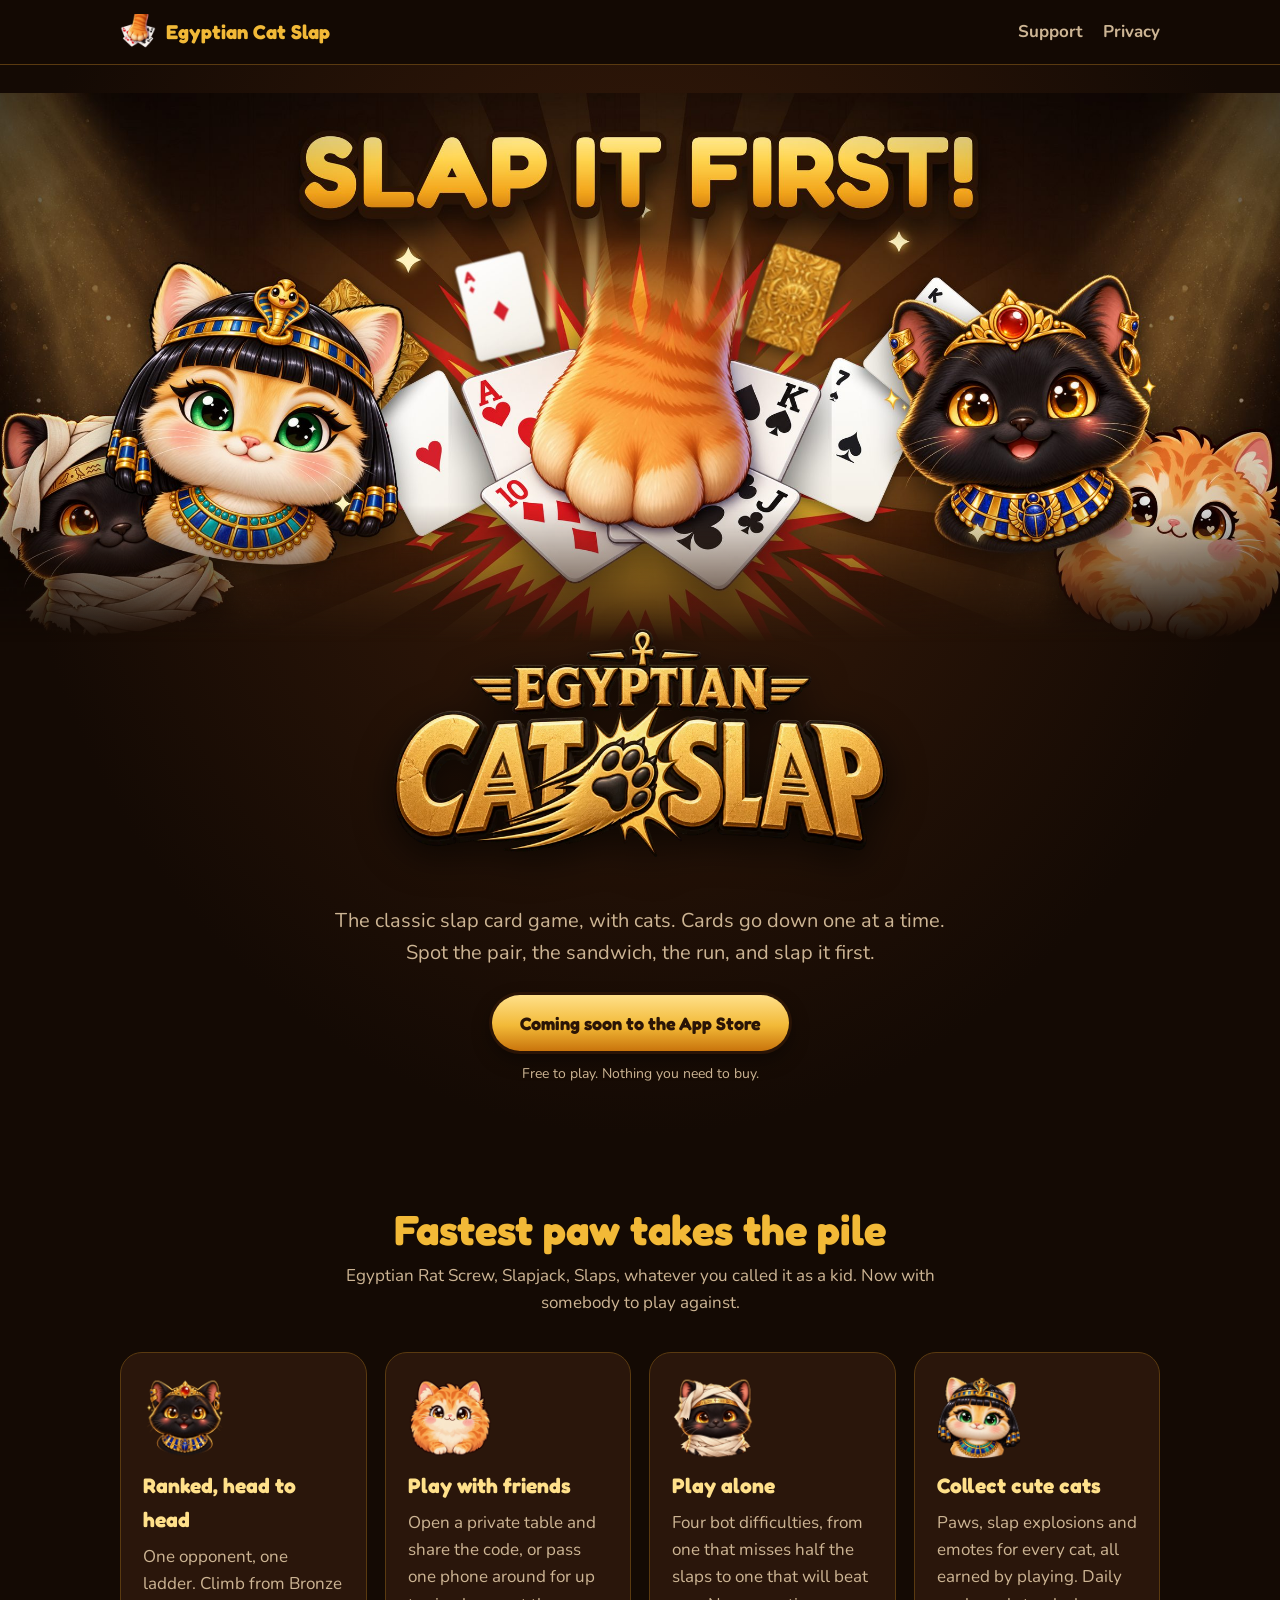
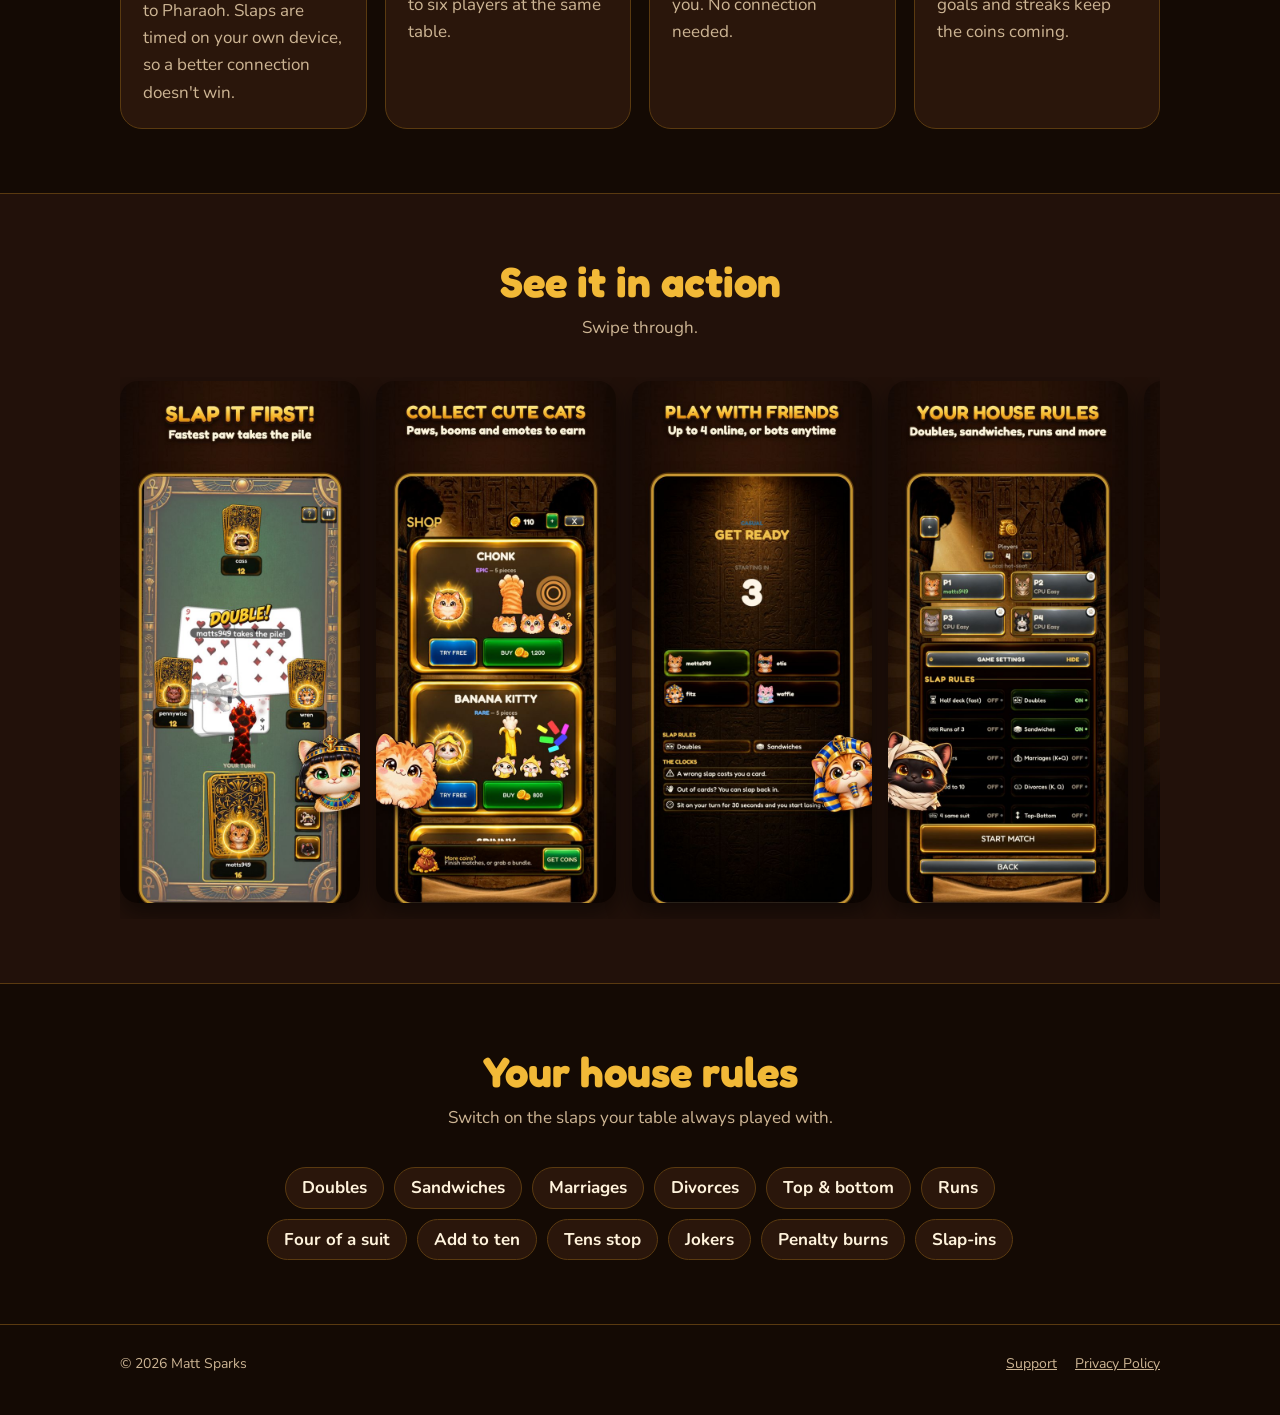
==== index.html @ 9c409fc5 "Egyptian Cat Slap website, support and privacy policy Co-Authored-By: Claude Opus 5.5 <noreply@anthr" ====
<!doctype html>
<html lang="en">
<head>
<meta charset="utf-8">
<meta name="viewport" content="width=device-width, initial-scale=1">
<title>Egyptian Cat Slap</title>
<meta name="description" content="The classic slap card game, with cats. Play Egyptian Rat Screw and Slapjack online, with friends, or against bots.">
<meta property="og:title" content="Egyptian Cat Slap">
<meta property="og:description" content="The classic slap card game, with cats. Fastest paw takes the pile.">
<meta property="og:image" content="https://mattsparks77.github.io/egyptian-cat-slap/img/og.jpg">
<meta property="og:type" content="website">
<meta name="twitter:card" content="summary_large_image">
<link rel="icon" href="img/favicon.png">
<link rel="apple-touch-icon" href="img/icon-180.png">
<link rel="preconnect" href="https://fonts.googleapis.com">
<link rel="preconnect" href="https://fonts.gstatic.com" crossorigin>
<link href="https://fonts.googleapis.com/css2?family=Fredoka:wght@600;700&family=Nunito:wght@400;700;800&display=swap" rel="stylesheet">
<link rel="stylesheet" href="style.css">
</head>
<body>

<header class="top">
  <div class="wrap">
    <a class="brand" href="./"><img src="img/icon-180.png" alt=""><span>Egyptian Cat Slap</span></a>
    <nav class="nav">
      <a href="support.html">Support</a>
      <a href="privacy.html">Privacy</a>
    </nav>
  </div>
</header>

<main>
  <div class="hero">
    <img class="hero-art" src="img/hero.jpg" alt="An orange cat paw slaps a pile of playing cards while cute Egyptian cats watch">
    <div class="wrap">
      <img class="logo" src="img/logo.webp" alt="Egyptian Cat Slap">
      <p class="lead">The classic slap card game, with cats. Cards go down one at a time. Spot the pair, the sandwich, the run, and slap it first.</p>
      <span class="btn soon">Coming soon to the App Store</span>
      <p class="note">Free to play. Nothing you need to buy.</p>
    </div>
  </div>

  <section>
    <div class="wrap">
      <h2>Fastest paw takes the pile</h2>
      <p class="sub">Egyptian Rat Screw, Slapjack, Slaps, whatever you called it as a kid. Now with somebody to play against.</p>
      <div class="features">
        <div class="feature"><img src="img/jewel.webp" alt=""><h3>Ranked, head to head</h3><p>One opponent, one ladder. Climb from Bronze to Pharaoh. Slaps are timed on your own device, so a better connection doesn't win.</p></div>
        <div class="feature"><img src="img/chonk.webp" alt=""><h3>Play with friends</h3><p>Open a private table and share the code, or pass one phone around for up to six players at the same table.</p></div>
        <div class="feature"><img src="img/mummy.webp" alt=""><h3>Play alone</h3><p>Four bot difficulties, from one that misses half the slaps to one that will beat you. No connection needed.</p></div>
        <div class="feature"><img src="img/cleo.webp" alt=""><h3>Collect cute cats</h3><p>Paws, slap explosions and emotes for every cat, all earned by playing. Daily goals and streaks keep the coins coming.</p></div>
      </div>
    </div>
  </section>

  <section class="alt">
    <div class="wrap">
      <h2>See it in action</h2>
      <p class="sub">Swipe through.</p>
      <div class="shots">
        <img src="img/shot1.jpg" alt="A match: DOUBLE! and the player takes the pile" loading="lazy">
        <img src="img/shot2.jpg" alt="The shop with Chonk and Banana Kitty" loading="lazy">
        <img src="img/shot3.jpg" alt="Four players getting ready for a match" loading="lazy">
        <img src="img/shot4.jpg" alt="Choosing house rules for a local game" loading="lazy">
        <img src="img/shot5.jpg" alt="The main menu with ranked play" loading="lazy">
        <img src="img/shot6.jpg" alt="Cleocatra, the Founder cat" loading="lazy">
      </div>
    </div>
  </section>

  <section>
    <div class="wrap">
      <h2>Your house rules</h2>
      <p class="sub">Switch on the slaps your table always played with.</p>
      <div class="rules">
        <span>Doubles</span><span>Sandwiches</span><span>Marriages</span><span>Divorces</span><span>Top &amp; bottom</span><span>Runs</span><span>Four of a suit</span><span>Add to ten</span><span>Tens stop</span><span>Jokers</span><span>Penalty burns</span><span>Slap-ins</span>
      </div>
    </div>
  </section>
</main>

<footer>
  <div class="wrap">
    <span>&copy; 2026 Matt Sparks</span>
    <nav><a href="support.html">Support</a><a href="privacy.html">Privacy Policy</a></nav>
  </div>
</footer>
</body>
</html>
---- style.css ----
:root {
  --bg: #140a04;
  --bg-2: #22110a;
  --panel: #2a160b;
  --line: #5a3a10;
  --gold: #f2b937;
  --gold-hi: #ffe08a;
  --cream: #fff3dc;
  --muted: #cdb594;
  --ink: #2a1406;
  --radius: 22px;
  --max: 1080px;
}

* { box-sizing: border-box; margin: 0; padding: 0; }
html { -webkit-text-size-adjust: 100%; }
body {
  font-family: "Nunito", system-ui, -apple-system, "Segoe UI", sans-serif;
  background: var(--bg);
  color: var(--cream);
  line-height: 1.6;
  font-size: 17px;
}
img { max-width: 100%; display: block; }
a { color: var(--gold-hi); }
a:hover { color: #fff; }

.wrap { max-width: var(--max); margin: 0 auto; padding: 0 20px; }
h1, h2, h3, .brand, .btn { font-family: "Fredoka", system-ui, sans-serif; font-weight: 700; }

/* ---- Top bar ---- */
.top {
  position: sticky; top: 0; z-index: 10;
  background: rgba(20, 10, 4, .88);
  backdrop-filter: blur(8px);
  border-bottom: 1px solid var(--line);
}
.top .wrap { display: flex; align-items: center; justify-content: space-between; height: 64px; gap: 16px; }
.brand { display: flex; align-items: center; gap: 10px; color: var(--gold); text-decoration: none; font-size: 20px; white-space: nowrap; }
.brand img { width: 36px; height: 36px; }
.nav { display: flex; gap: 20px; }
.nav a { color: var(--muted); text-decoration: none; font-weight: 700; }
.nav a:hover, .nav a[aria-current] { color: var(--gold-hi); }

/* ---- Hero ---- */
.hero { position: relative; overflow: hidden; text-align: center; padding: 28px 0 56px;
  background: radial-gradient(ellipse at 50% 30%, #3a1c0a 0%, var(--bg) 70%); }
.hero-art { width: 100%; max-width: 1400px; margin: 0 auto; aspect-ratio: 3840 / 1646; object-fit: cover;
  -webkit-mask: linear-gradient(180deg, #000 75%, transparent); mask: linear-gradient(180deg, #000 75%, transparent); }
.hero .logo { width: min(520px, 86%); margin: -40px auto 10px; filter: drop-shadow(0 10px 18px rgba(0,0,0,.6)); }
.hero p.lead { font-size: 20px; color: var(--muted); max-width: 620px; margin: 0 auto 26px; }

.btn {
  display: inline-flex; align-items: center; gap: 10px;
  padding: 14px 28px; border-radius: 999px; font-size: 18px; text-decoration: none;
  color: var(--ink); background: linear-gradient(180deg, var(--gold-hi), var(--gold) 55%, #c9740c);
  box-shadow: 0 0 0 3px var(--ink), 0 8px 20px rgba(0,0,0,.45);
}
.btn:hover { color: var(--ink); filter: brightness(1.08); }
.btn.soon { cursor: default; }
.note { color: var(--muted); font-size: 14px; margin-top: 12px; }

/* ---- Sections ---- */
section { padding: 64px 0; }
section.alt { background: var(--bg-2); border-top: 1px solid var(--line); border-bottom: 1px solid var(--line); }
h2 { font-size: clamp(28px, 5vw, 42px); color: var(--gold); text-align: center; margin-bottom: 8px; line-height: 1.15; }
.sub { text-align: center; color: var(--muted); margin: 0 auto 36px; max-width: 640px; }

.features { display: grid; grid-template-columns: repeat(auto-fit, minmax(240px, 1fr)); gap: 18px; }
.feature { background: var(--panel); border: 1px solid var(--line); border-radius: var(--radius); padding: 22px; }
.feature img { width: 84px; height: 84px; margin-bottom: 10px; }
.feature h3 { color: var(--gold-hi); font-size: 21px; margin-bottom: 6px; }
.feature p { color: var(--muted); }

.shots { display: flex; gap: 16px; overflow-x: auto; padding: 4px 4px 16px; scroll-snap-type: x mandatory; }
.shots img { width: 240px; flex: 0 0 auto; border-radius: 18px; scroll-snap-align: start; box-shadow: 0 10px 24px rgba(0,0,0,.5); }

.rules { display: flex; flex-wrap: wrap; justify-content: center; gap: 10px; max-width: 760px; margin: 0 auto; }
.rules span { background: var(--panel); border: 1px solid var(--line); border-radius: 999px; padding: 6px 16px; font-weight: 700; color: var(--cream); }

/* ---- Document pages (privacy, support) ---- */
.doc { max-width: 760px; margin: 0 auto; padding: 48px 20px 72px; }
.doc h1 { font-size: clamp(32px, 6vw, 46px); color: var(--gold); line-height: 1.1; margin-bottom: 6px; }
.doc .meta { color: var(--muted); margin-bottom: 28px; }
.doc h2 { text-align: left; font-size: 24px; margin: 36px 0 10px; }
.doc h3 { font-size: 19px; color: var(--gold-hi); margin: 22px 0 6px; }
.doc p, .doc ul, .doc table { margin-bottom: 14px; }
.doc ul { padding-left: 22px; }
.doc li { margin-bottom: 6px; }
.doc .card { background: var(--panel); border: 1px solid var(--line); border-radius: var(--radius); padding: 20px 22px; margin: 18px 0; }
.doc table { width: 100%; border-collapse: collapse; font-size: 15px; }
.doc th, .doc td { text-align: left; vertical-align: top; padding: 10px 8px; border-bottom: 1px solid var(--line); }
.doc th { color: var(--gold-hi); font-family: "Fredoka", sans-serif; }
.table-scroll { overflow-x: auto; }
details { background: var(--panel); border: 1px solid var(--line); border-radius: 16px; padding: 14px 18px; margin-bottom: 10px; }
summary { cursor: pointer; font-weight: 800; color: var(--cream); }
details p { margin: 10px 0 0; color: var(--muted); }

/* ---- Footer ---- */
footer { border-top: 1px solid var(--line); padding: 28px 0 40px; color: var(--muted); font-size: 14px; }
footer .wrap { display: flex; flex-wrap: wrap; gap: 12px 24px; justify-content: space-between; }
footer nav { display: flex; gap: 18px; }
footer a { color: var(--muted); }

@media (max-width: 560px) {
  body { font-size: 16px; }
  .nav { gap: 14px; font-size: 15px; }
  .brand span { display: none; }
  .hero .logo { margin-top: -16px; }
  .shots img { width: 200px; }
}
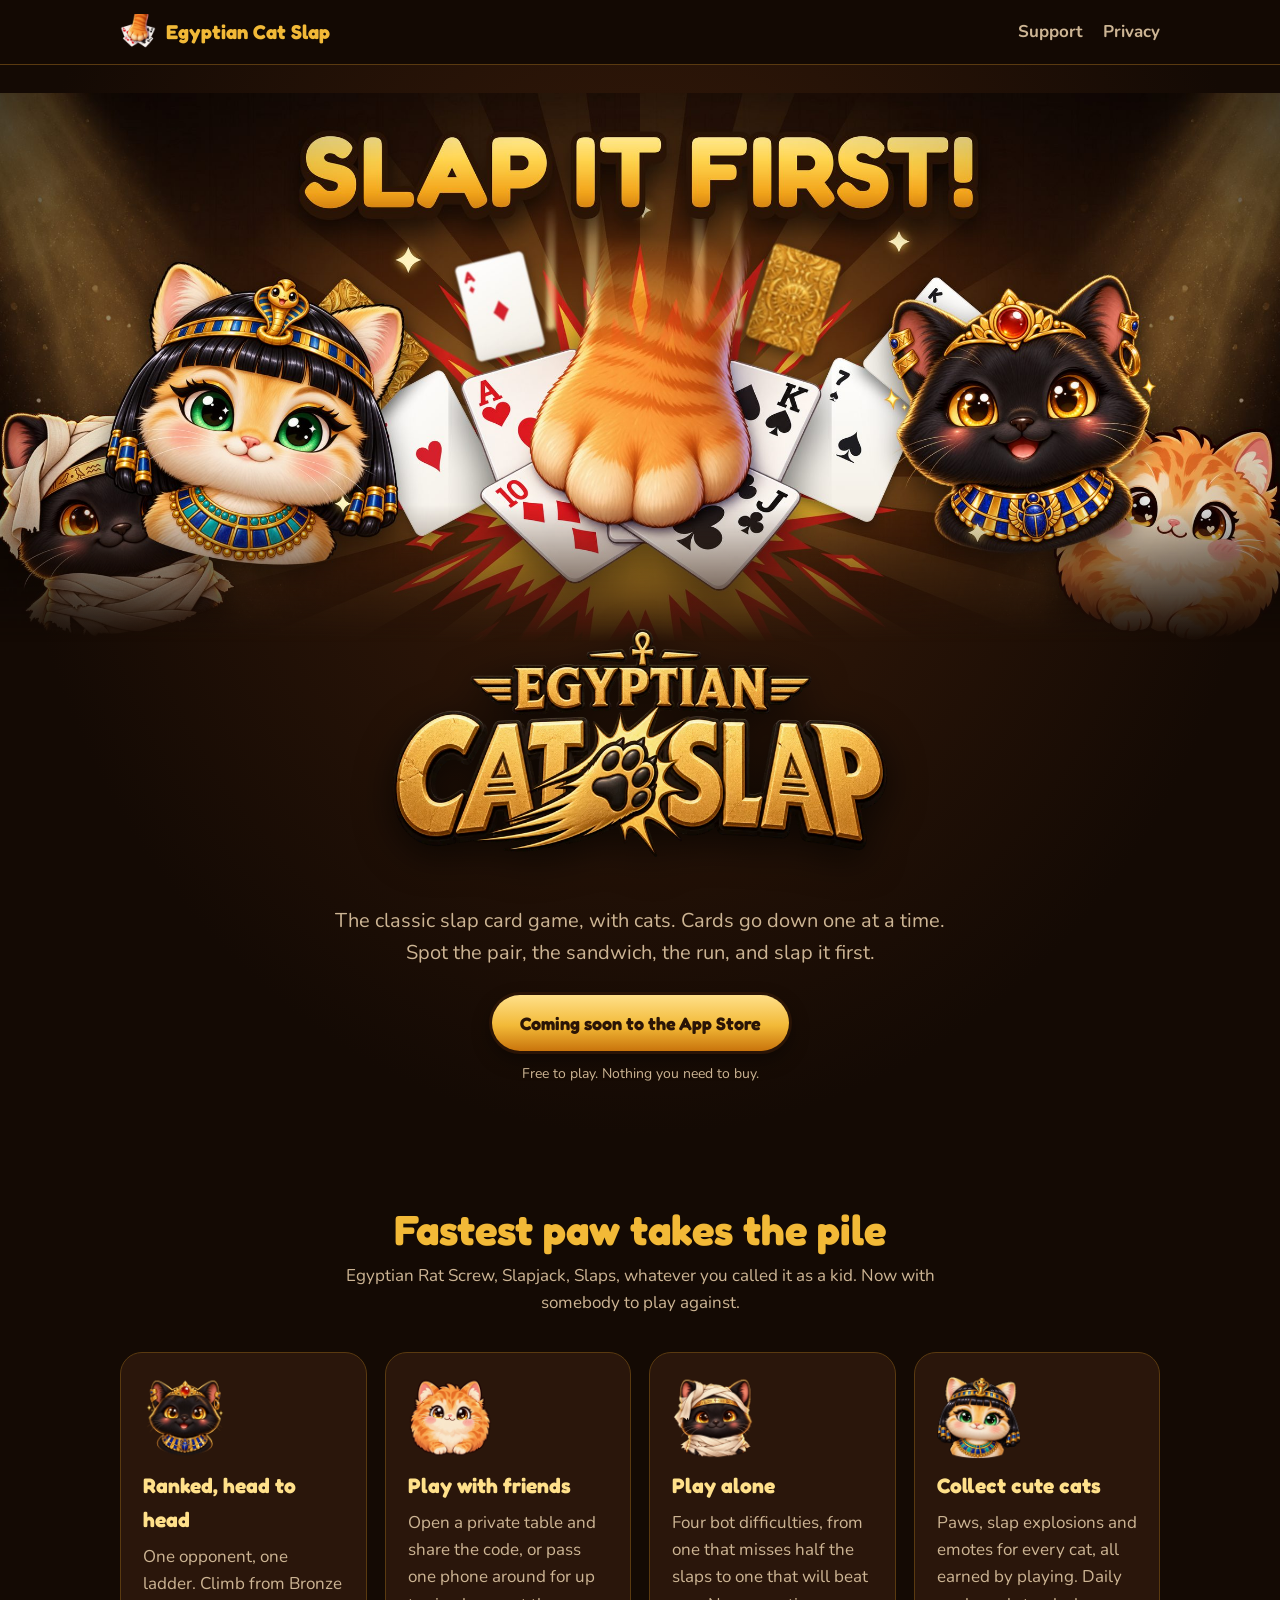
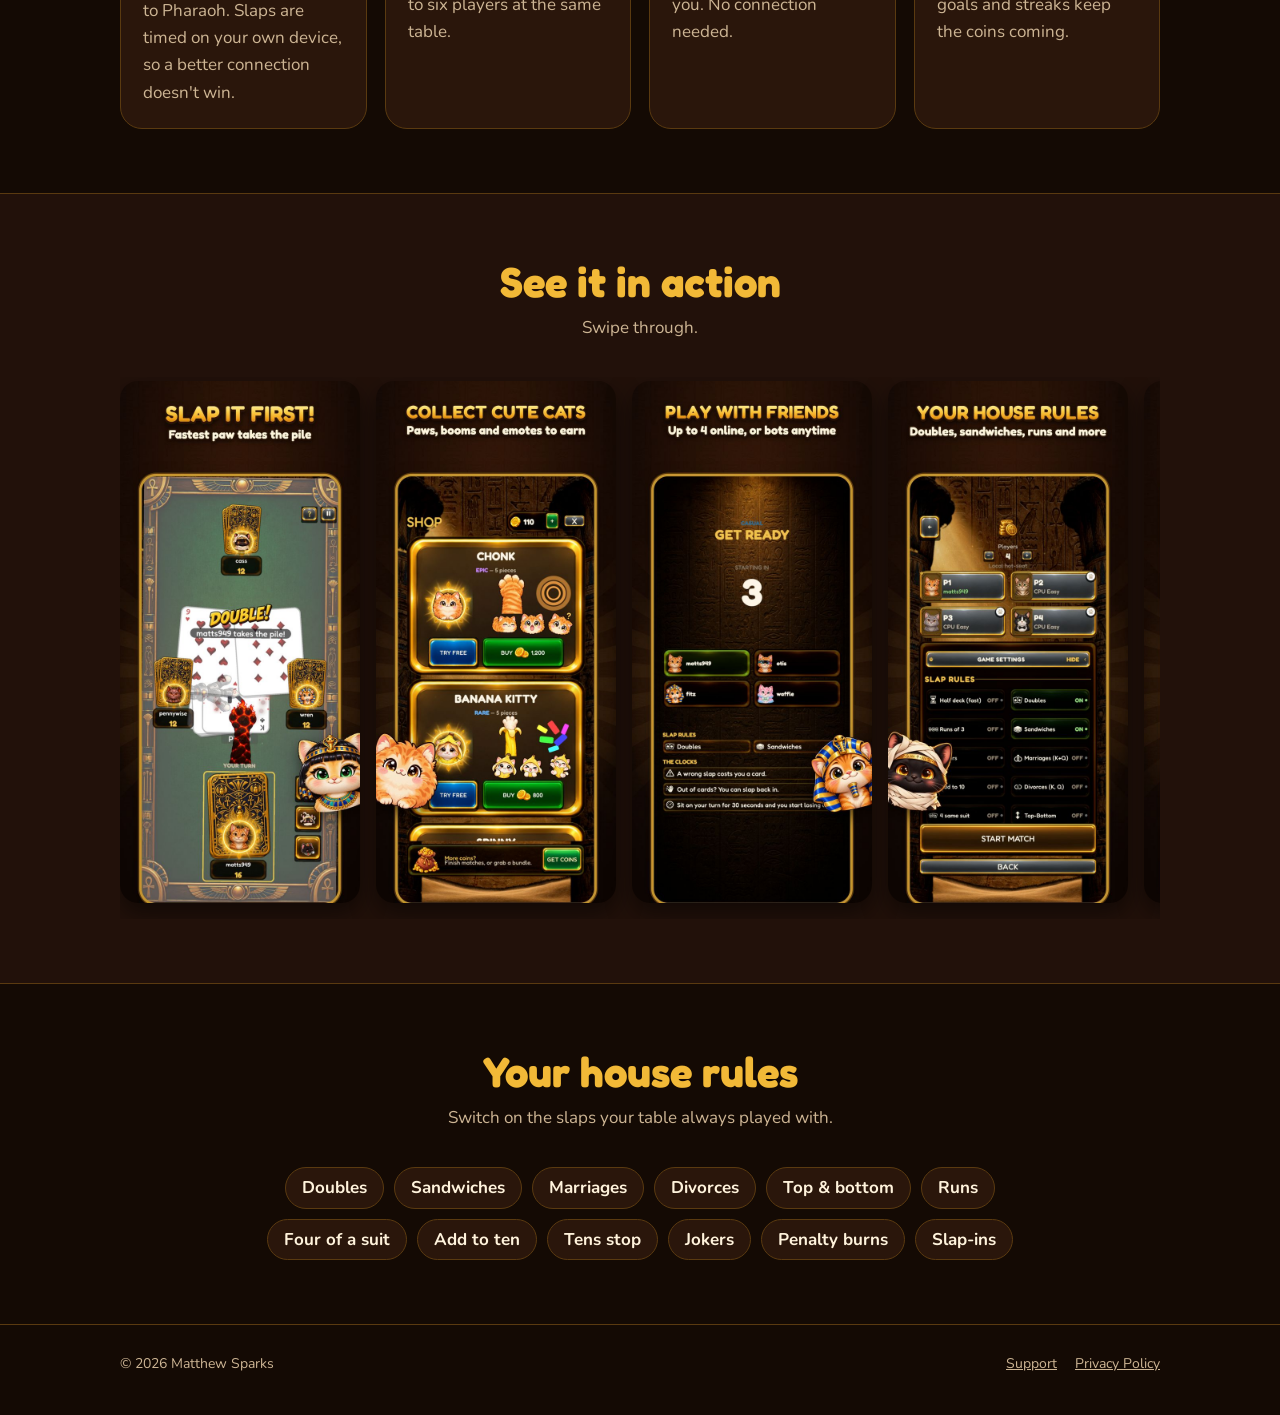
==== commit 9ed5ab0c: "Use legal name Matthew Sparks Co-Authored-By: Claude Opus 5.5 <noreply@anthropic.com>" ====
--- a/index.html
+++ b/index.html
@@ -81,7 +81,7 @@
 
 <footer>
   <div class="wrap">
-    <span>&copy; 2026 Matt Sparks</span>
+    <span>&copy; 2026 Matthew Sparks</span>
     <nav><a href="support.html">Support</a><a href="privacy.html">Privacy Policy</a></nav>
   </div>
 </footer>
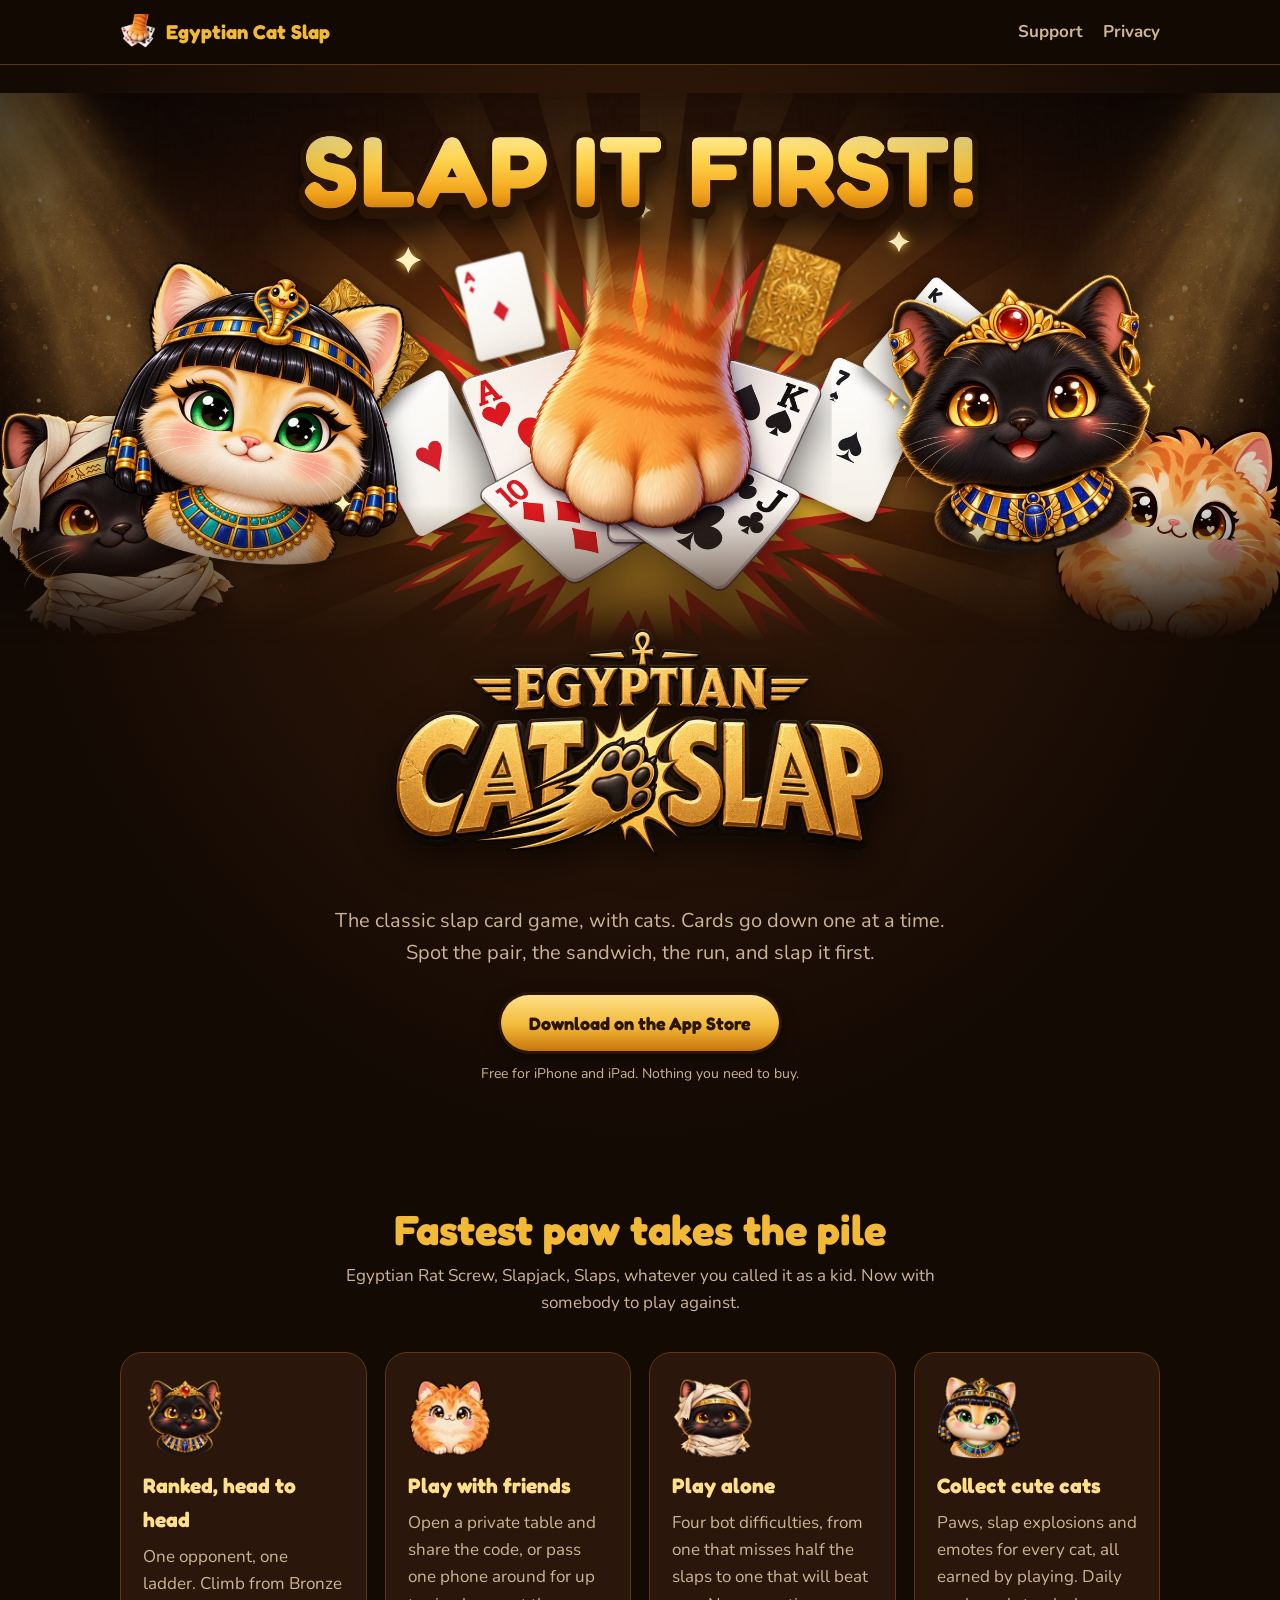
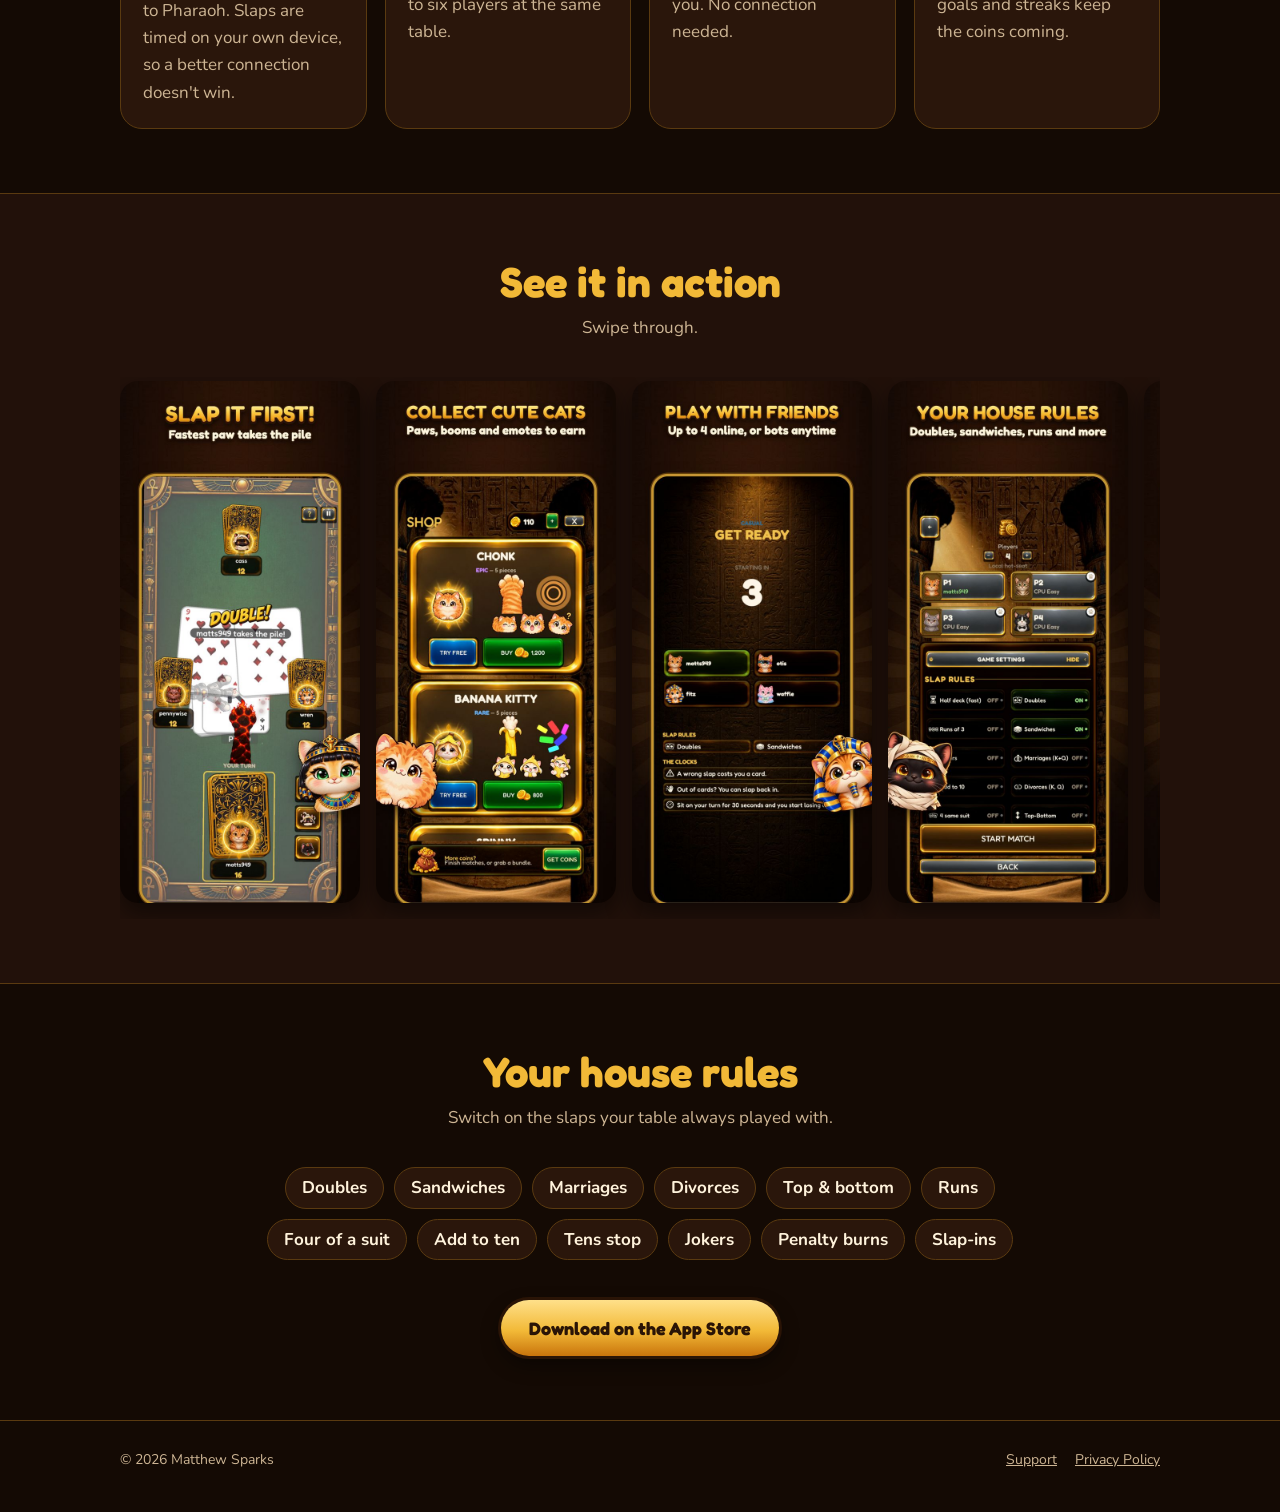
==== commit 8da9bf5e: "Site: the game is live, so link the App Store instead of 'Coming soon' Add the download button (hero" ====
--- a/index.html
+++ b/index.html
@@ -9,7 +9,11 @@
 <meta property="og:description" content="The classic slap card game, with cats. Fastest paw takes the pile.">
 <meta property="og:image" content="https://mattsparks77.github.io/egyptian-cat-slap/img/og.jpg">
 <meta property="og:type" content="website">
+<meta property="og:url" content="https://mattsparks77.github.io/egyptian-cat-slap/">
+<link rel="canonical" href="https://mattsparks77.github.io/egyptian-cat-slap/">
 <meta name="twitter:card" content="summary_large_image">
+<!-- Safari's "Open in App Store" banner on iPhones. -->
+<meta name="apple-itunes-app" content="app-id=6799527608">
 <link rel="icon" href="img/favicon.png">
 <link rel="apple-touch-icon" href="img/icon-180.png">
 <link rel="preconnect" href="https://fonts.googleapis.com">
@@ -35,8 +39,8 @@
     <div class="wrap">
       <img class="logo" src="img/logo.webp" alt="Egyptian Cat Slap">
       <p class="lead">The classic slap card game, with cats. Cards go down one at a time. Spot the pair, the sandwich, the run, and slap it first.</p>
-      <span class="btn soon">Coming soon to the App Store</span>
-      <p class="note">Free to play. Nothing you need to buy.</p>
+      <a class="btn" href="https://apps.apple.com/us/app/egyptian-cat-slap/id6799527608">Download on the App Store</a>
+      <p class="note">Free for iPhone and iPad. Nothing you need to buy.</p>
     </div>
   </div>
 
@@ -75,6 +79,7 @@
       <div class="rules">
         <span>Doubles</span><span>Sandwiches</span><span>Marriages</span><span>Divorces</span><span>Top &amp; bottom</span><span>Runs</span><span>Four of a suit</span><span>Add to ten</span><span>Tens stop</span><span>Jokers</span><span>Penalty burns</span><span>Slap-ins</span>
       </div>
+      <p class="cta-end"><a class="btn" href="https://apps.apple.com/us/app/egyptian-cat-slap/id6799527608">Download on the App Store</a></p>
     </div>
   </section>
 </main>
--- a/style.css
+++ b/style.css
@@ -59,6 +59,8 @@
 .btn:hover { color: var(--ink); filter: brightness(1.08); }
 .btn.soon { cursor: default; }
 .note { color: var(--muted); font-size: 14px; margin-top: 12px; }
+.cta-end { text-align: center; margin-top: 40px; }
+:focus-visible { outline: 3px solid var(--gold-hi); outline-offset: 3px; border-radius: 8px; }
 
 /* ---- Sections ---- */
 section { padding: 64px 0; }
